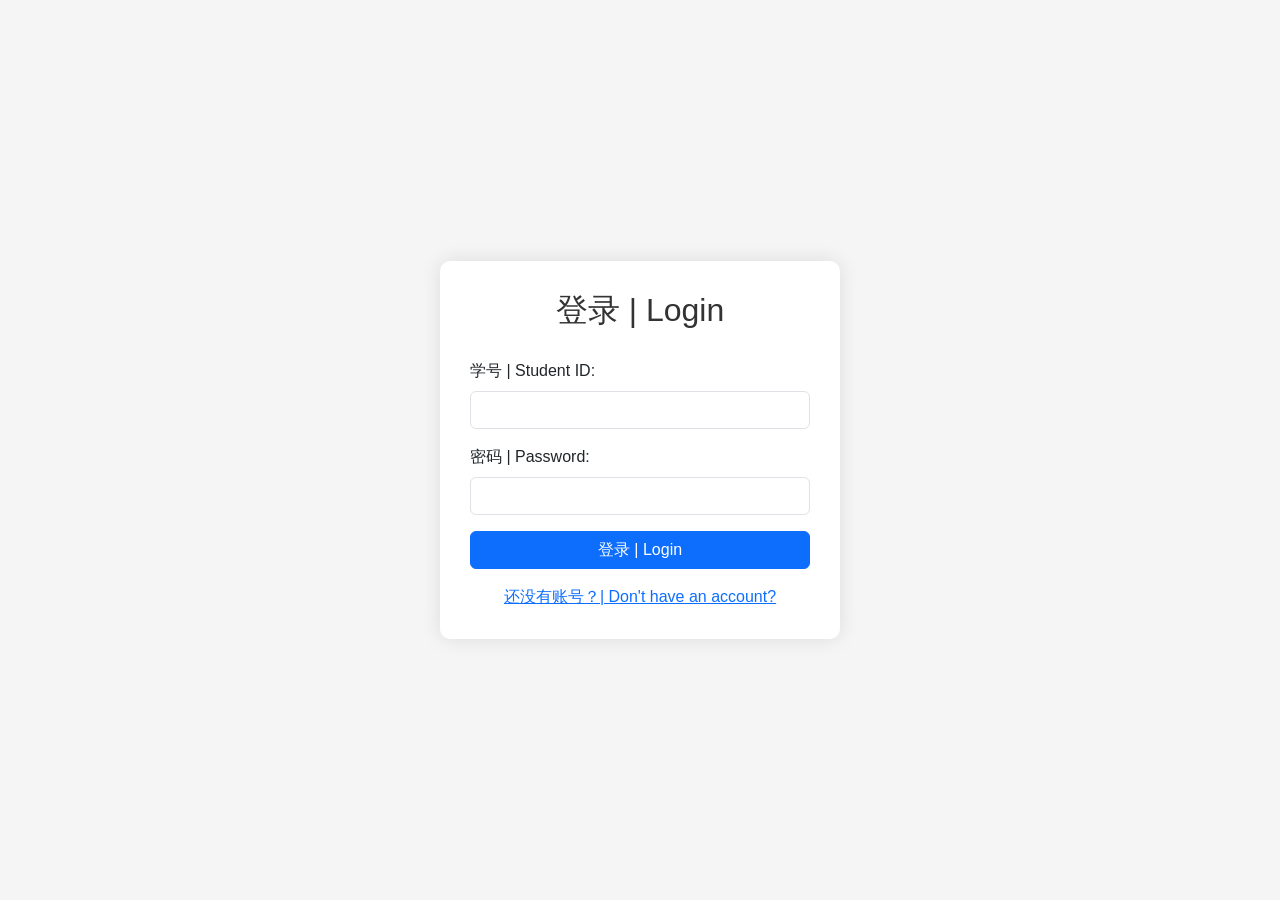
==== index.html @ 12a3751b "合并更改：保留登录时清空聊天记录的功能" ====
<!DOCTYPE html>
<html lang="en">
<head>
    <meta charset="UTF-8">
    <meta name="viewport" content="width=device-width, initial-scale=1.0">
    <title>JCU校园助手 | JCU Campus Assistant</title>
    <link href="https://cdn.jsdelivr.net/npm/bootstrap@5.1.3/dist/css/bootstrap.min.css" rel="stylesheet">
    
    <style>
        body {
            font-family: 'Microsoft YaHei', sans-serif;
            background-color: #f5f5f5;
            margin: 0;
            padding: 20px;
            height: 100vh;
        }

        .container {
            max-width: 1200px;
            margin: 0 auto;
            height: 100%;
        }

        /* 认证界面样式 */
        .auth-section {
            display: flex;
            justify-content: center;
            align-items: center;
            min-height: 100%;
        }

        .auth-container {
            background: white;
            padding: 30px;
            border-radius: 10px;
            box-shadow: 0 0 20px rgba(0, 0, 0, 0.1);
            width: 100%;
            max-width: 400px;
        }

        .auth-container h2 {
            text-align: center;
            margin-bottom: 30px;
            color: #333;
        }

        /* 聊天界面样式 */
        .chat-container {
            background: white;
            border-radius: 10px;
            box-shadow: 0 0 20px rgba(0, 0, 0, 0.1);
            display: flex;
            flex-direction: column;
            height: 100%;
            overflow: hidden;
        }

        .chat-header {
            background: #007bff;
            color: white;
            padding: 15px 20px;
            display: flex;
            justify-content: space-between;
            align-items: center;
        }

        .chat-header h1 {
            margin: 0;
            font-size: 1.5rem;
        }

        .header-actions {
            display: flex;
            gap: 10px;
            align-items: center;
        }

        .header-actions button {
            transition: all 0.3s ease;
        }

        .header-actions button:hover {
            transform: scale(1.05);
            background-color: rgba(255, 255, 255, 0.2);
        }

        #clearChat {
            background-color: rgba(255, 255, 255, 0.1);
            border-color: rgba(255, 255, 255, 0.3);
        }

        #clearChat:hover {
            background-color: rgba(255, 255, 255, 0.2);
            border-color: rgba(255, 255, 255, 0.5);
        }

        .chat-messages {
            flex: 1;
            overflow-y: auto;
            padding: 20px;
        }

        .message {
            margin-bottom: 15px;
            padding: 10px 15px;
            border-radius: 10px;
            max-width: 80%;
        }

        .message.bot {
            background: #f0f2f5;
            margin-right: auto;
        }

        .message.user {
            background: #007bff;
            color: white;
            margin-left: auto;
        }

        .message.follow-up {
            background: #f8f9fa;
            border: 1px solid #dee2e6;
            padding: 15px;
        }

        .follow-up button {
            color: #007bff;
            padding: 0;
            text-align: left;
        }

        .chat-input {
            padding: 20px;
            background: #f8f9fa;
            border-top: 1px solid #dee2e6;
        }

        .chat-input .input-group {
            max-width: 100%;
        }

        /* 响应式设计 */
        @media (max-width: 768px) {
            body {
                padding: 10px;
            }

            .message {
                max-width: 90%;
            }
        }

        /* 工具类 */
        .d-none {
            display: none !important;
        }

        /* 滚动条样式 */
        .chat-messages::-webkit-scrollbar {
            width: 6px;
        }

        .chat-messages::-webkit-scrollbar-track {
            background: #f1f1f1;
        }

        .chat-messages::-webkit-scrollbar-thumb {
            background: #888;
            border-radius: 3px;
        }

        .chat-messages::-webkit-scrollbar-thumb:hover {
            background: #555;
        }

        .student-id-feedback {
            font-size: 0.875rem;
            margin-top: 0.25rem;
        }
        .text-success {
            color: #198754;
        }
        .text-danger {
            color: #dc3545;
        }
    </style>
    
    <!-- PWA支持 -->
    <link rel="manifest" href="/static/manifest.json">
    <meta name="theme-color" content="#007bff">
    <meta name="apple-mobile-web-app-capable" content="yes">
    <meta name="apple-mobile-web-app-status-bar-style" content="black">
    <meta name="apple-mobile-web-app-title" content="JCU助手">
    <link rel="apple-touch-icon" href="/static/icons/icon-152x152.png">
    
    <script>
        // 用户数据存储
        const USERS_KEY = 'jcu_users';
        const CURRENT_USER_KEY = 'jcu_current_user';
        
        // 初始化用户存储
        if (!localStorage.getItem(USERS_KEY)) {
            localStorage.setItem(USERS_KEY, JSON.stringify([]));
        }

        let currentLanguage = 'zh';

        // 显示登录界面
        function showLoginSection() {
            document.getElementById('registerSection').classList.add('d-none');
            document.getElementById('loginSection').classList.remove('d-none');
            document.getElementById('chatSection').classList.add('d-none');
        }

        // 显示注册界面
        function showRegisterSection() {
            document.getElementById('loginSection').classList.add('d-none');
            document.getElementById('registerSection').classList.remove('d-none');
            document.getElementById('chatSection').classList.add('d-none');
        }

        // 显示聊天界面
        function showChatSection() {
            document.getElementById('loginSection').classList.add('d-none');
            document.getElementById('registerSection').classList.add('d-none');
            document.getElementById('chatSection').classList.remove('d-none');
            showWelcomeMessage();
        }

        // 显示错误消息
        function showError(zhMessage, enMessage) {
            alert(`${zhMessage}\n${enMessage}`);
        }

        // 获取所有用户
        function getUsers() {
            return JSON.parse(localStorage.getItem(USERS_KEY) || '[]');
        }

        // 检查学号状态并显示提示
        function checkStudentIdStatus(inputElement) {
            const studentId = inputElement.value;
            const feedbackDiv = inputElement.nextElementSibling;
            
            // 如果还没有输入完8位数字，不显示任何提示
            if (studentId.length !== 8) {
                if (feedbackDiv && feedbackDiv.classList.contains('student-id-feedback')) {
                    feedbackDiv.remove();
                }
                return;
            }

            // 检查学号是否已注册
            const user = findUser(studentId);
            
            // 移除旧的提示（如果存在）
            if (feedbackDiv && feedbackDiv.classList.contains('student-id-feedback')) {
                feedbackDiv.remove();
            }

            // 创建新的提示元素
            const newFeedback = document.createElement('div');
            newFeedback.className = 'student-id-feedback mt-1 small';
            
            if (user) {
                newFeedback.className += ' text-success';
                newFeedback.textContent = '✓ 该学号已注册，请输入密码登录 | This student ID is registered';
            } else {
                newFeedback.className += ' text-danger';
                newFeedback.textContent = '✗ 该学号未注册，请先注册账号 | This student ID is not registered';
            }

            // 添加新的提示
            inputElement.parentNode.appendChild(newFeedback);
        }

        // 保存用户
        function saveUser(user) {
            const users = getUsers();
            users.push(user);
            localStorage.setItem(USERS_KEY, JSON.stringify(users));
        }

        // 查找用户
        function findUser(studentId) {
            const users = getUsers();
            return users.find(u => u.username === studentId);
        }

        // 登录处理
        async function login(event) {
            event.preventDefault();
            const studentId = document.getElementById('loginStudentId').value;
            const password = document.getElementById('loginPassword').value;

            const user = findUser(studentId);
            if (!user) {
                showError(
                    '该学号未注册，请先注册账号',
                    'This student ID is not registered. Please register first.'
                );
                return;
            }

            if (user.password !== password) {
                showError(
                    '密码错误',
                    'Incorrect password'
                );
                return;
            }

            localStorage.setItem(CURRENT_USER_KEY, JSON.stringify(user));
            // 清空聊天记录并显示新的欢迎消息
            const chatMessages = document.getElementById('chatMessages');
            chatMessages.innerHTML = '';
            showChatSection();
        }

        // 验证密码复杂度
        function validatePassword(password) {
            if (password.length < 8) return false;
            if (!/[A-Z]/.test(password)) return false;
            if (!/[a-z]/.test(password)) return false;
            if (!/[0-9]/.test(password)) return false;
            return true;
        }

        // 注册处理
        async function register(event) {
            event.preventDefault();
            const studentId = document.getElementById('registerStudentId').value;
            const email = document.getElementById('registerEmail').value;
            const password = document.getElementById('registerPassword').value;
            const confirmPassword = document.getElementById('registerConfirmPassword').value;

            // 验证密码
            if (!validatePassword(password)) {
                showError(
                    '密码必须包含至少8个字符，包括大写字母、小写字母和数字',
                    'Password must contain at least 8 characters, including uppercase letters, lowercase letters, and numbers'
                );
                return;
            }

            if (password !== confirmPassword) {
                showError(
                    '两次输入的密码不匹配',
                    'Passwords do not match'
                );
                return;
            }

            // 验证邮箱格式
            if (!email.endsWith('@my.jcu.edu.au')) {
                showError(
                    '请使用JCU邮箱',
                    'Please use a JCU email address'
                );
                return;
            }

            // 检查用户是否已存在
            if (findUser(studentId)) {
                showError(
                    '该学号已被注册',
                    'This student ID is already registered'
                );
                return;
            }

            // 保存用户
            const newUser = {
                username: studentId,
                email: email,
                password: password,
                createdAt: new Date().toISOString()
            };

            saveUser(newUser);
            showError(
                '注册成功！请登录',
                'Registration successful! Please login'
            );
            showLoginSection();
        }

        // 退出登录
        function logout() {
            localStorage.removeItem(CURRENT_USER_KEY);
            showLoginSection();
        }

        // 检查是否已登录
        function checkAuth() {
            const currentUser = localStorage.getItem(CURRENT_USER_KEY);
            if (currentUser) {
                showChatSection();
            } else {
                showLoginSection();
            }
        }

        // 模拟聊天回复
        const chatResponses = {
            zh: {
                '校园设施和开放时间': '图书馆开放时间：周一至周五 8:00-22:00\n健身房开放时间：周一至周日 6:00-22:00\n游泳池开放时间：周一至周日 6:00-20:00',
                '课程和专业信息': '我们提供以下专业：\n- 信息技术\n- 商业管理\n- 护理学\n- 教育学\n详细信息请访问JCU官网',
                '学生服务和支持': '学生服务中心位于主楼一层，提供以下服务：\n- 学习支持\n- 心理咨询\n- 职业规划\n- 签证咨询',
                '校历和重要日期': '2024学年重要日期：\n- 开学日：2月26日\n- 期中考试：4月15-26日\n- 期末考试：6月10-21日'
            },
            en: {
                'Campus facilities and opening hours': 'Library: Mon-Fri 8:00-22:00\nGym: Mon-Sun 6:00-22:00\nSwimming Pool: Mon-Sun 6:00-20:00',
                'Courses and program information': 'We offer the following programs:\n- Information Technology\n- Business Management\n- Nursing\n- Education\nFor details, please visit JCU website',
                'Student services and support': 'Student Service Center (Main Building, 1st Floor) provides:\n- Learning Support\n- Counseling\n- Career Planning\n- Visa Consultation',
                'Academic calendar and important dates': '2024 Academic Year:\n- Start: Feb 26\n- Mid-term Exams: Apr 15-26\n- Final Exams: Jun 10-21'
            }
        };

        // 发送消息
        async function sendMessage(event) {
            event.preventDefault();
            const messageInput = document.getElementById('messageInput');
            const message = messageInput.value.trim();

            if (!message) return;

            // 显示用户消息
            addMessage(message, 'user');
            messageInput.value = '';

            // 获取回复
            const responses = chatResponses[currentLanguage];
            let response = responses[message] || (currentLanguage === 'zh' ?
                '抱歉，我不太理解您的问题。请尝试从下面的选项中选择：' :
                'Sorry, I don\'t quite understand. Please try selecting from the options below:');

            // 添加机器人回复
            setTimeout(() => {
                addMessage({
                    main_response: response,
                    follow_up_questions: Object.keys(responses)
                });
            }, 500);
        }

        // 添加消息到聊天界面
        function addMessage(message, type = 'bot') {
            const chatMessages = document.getElementById('chatMessages');
            const messageDiv = document.createElement('div');
            messageDiv.className = `message ${type}`;

            if (typeof message === 'object') {
                if (message.main_response) {
                    const mainResponseDiv = document.createElement('div');
                    mainResponseDiv.textContent = message.main_response;
                    messageDiv.appendChild(mainResponseDiv);
                }

                if (message.follow_up_questions && message.follow_up_questions.length > 0) {
                    const followUpDiv = document.createElement('div');
                    followUpDiv.className = 'follow-up';
                    followUpDiv.innerHTML = message.follow_up_questions.map(q =>
                        `<button class="btn btn-link" onclick="handleFollowUp('${encodeURIComponent(q)}')">${escapeHtml(q)}</button>`
                    ).join('<br>');
                    messageDiv.appendChild(followUpDiv);
                }
            } else {
                messageDiv.textContent = message;
            }

            chatMessages.appendChild(messageDiv);
            chatMessages.scrollTop = chatMessages.scrollHeight;
        }

        // HTML转义函数
        function escapeHtml(unsafe) {
            return unsafe
                .replace(/&/g, "&amp;")
                .replace(/</g, "&lt;")
                .replace(/>/g, "&gt;")
                .replace(/"/g, "&quot;")
                .replace(/'/g, "&#039;");
        }

        // 切换语言
        function toggleLanguage() {
            const langButton = document.getElementById('langButton');
            const messageInput = document.getElementById('messageInput');

            if (currentLanguage === 'zh') {
                currentLanguage = 'en';
                langButton.textContent = '中文';
                messageInput.placeholder = 'Enter your question...';
                addMessage({
                    main_response: "Switched to English mode. Please ask in English, I will respond in English.",
                    follow_up_questions: Object.keys(chatResponses.en)
                });
            } else {
                currentLanguage = 'zh';
                langButton.textContent = 'English';
                messageInput.placeholder = '请输入您的问题...';
                addMessage({
                    main_response: "已切换到中文模式。请用中文提问，我会用中文回答。",
                    follow_up_questions: Object.keys(chatResponses.zh)
                });
            }
        }

        // 清空聊天记录
        function clearChat() {
            const chatMessages = document.getElementById('chatMessages');
            chatMessages.innerHTML = '';
            showWelcomeMessage();
        }

        // 显示欢迎消息
        function showWelcomeMessage() {
            if (currentLanguage === 'zh') {
                addMessage({
                    main_response: "欢迎使用JCU校园助手！我可以帮您了解：",
                    follow_up_questions: Object.keys(chatResponses.zh)
                });
            } else {
                addMessage({
                    main_response: "Welcome to JCU Campus Assistant! I can help you with:",
                    follow_up_questions: Object.keys(chatResponses.en)
                });
            }
        }

        // 处理后续问题
        function handleFollowUp(encodedQuestion) {
            const question = decodeURIComponent(encodedQuestion);
            document.getElementById('messageInput').value = question;
            document.getElementById('chatForm').dispatchEvent(new Event('submit'));
        }

        // 页面加载完成后检查登录状态
        document.addEventListener('DOMContentLoaded', () => {
            checkAuth();
            // 初始化所有tooltips
            var tooltipTriggerList = [].slice.call(document.querySelectorAll('[data-bs-toggle="tooltip"]'));
            var tooltipList = tooltipTriggerList.map(function (tooltipTriggerEl) {
                return new bootstrap.Tooltip(tooltipTriggerEl);
            });
        });
    </script>
</head>
<body>
    <div class="container">
        <!-- 登录界面 -->
        <div id="loginSection" class="auth-section">
            <div class="auth-container">
                <h2>登录 | Login</h2>
                <form id="loginForm" onsubmit="return login(event)">
                    <div class="mb-3">
                        <label for="loginStudentId" class="form-label">学号 | Student ID:</label>
                        <input type="text" class="form-control" id="loginStudentId" 
                               pattern="[0-9]{8}" 
                               data-bs-toggle="tooltip"
                               data-bs-placement="top"
                               title="请输入8位数字学号 | Please enter 8-digit student ID"
                               required>
                    </div>
                    <div class="mb-3">
                        <label for="loginPassword" class="form-label">密码 | Password:</label>
                        <input type="password" class="form-control" id="loginPassword" 
                               data-bs-toggle="tooltip"
                               data-bs-placement="top"
                               title="请输入密码 | Please enter your password"
                               required>
                    </div>
                    <button type="submit" class="btn btn-primary w-100">登录 | Login</button>
                    <div class="mt-3 text-center">
                        <a href="#" onclick="showRegisterSection()">还没有账号？| Don't have an account?</a>
                    </div>
                </form>
            </div>
        </div>

        <!-- 注册界面 -->
        <div id="registerSection" class="auth-section d-none">
            <div class="auth-container">
                <h2>注册 | Register</h2>
                <form id="registerForm" onsubmit="return register(event)">
                    <div class="mb-3">
                        <label for="registerStudentId" class="form-label">学号 | Student ID:</label>
                        <input type="text" class="form-control" id="registerStudentId" 
                               pattern="[0-9]{8}" 
                               data-bs-toggle="tooltip"
                               data-bs-placement="top"
                               title="请输入8位数字学号 | Please enter 8-digit student ID"
                               required>
                    </div>
                    <div class="mb-3">
                        <label for="registerEmail" class="form-label">邮箱 | Email:</label>
                        <input type="email" class="form-control" id="registerEmail" 
                               data-bs-toggle="tooltip"
                               data-bs-placement="top"
                               title="请输入JCU邮箱 (例如: student@my.jcu.edu.au) | Please enter JCU email"
                               required pattern=".*@my\.jcu\.edu\.au$">
                    </div>
                    <div class="mb-3">
                        <label for="registerPassword" class="form-label">密码 | Password:</label>
                        <input type="password" class="form-control" id="registerPassword"
                               minlength="8"
                               data-bs-toggle="tooltip"
                               data-bs-placement="top"
                               title="至少8个字符，包含大小写字母和数字 | Min 8 chars, with upper, lower & numbers"
                               required>
                    </div>
                    <div class="mb-3">
                        <label for="registerConfirmPassword" class="form-label">确认密码 | Confirm Password:</label>
                        <input type="password" class="form-control" id="registerConfirmPassword" 
                               data-bs-toggle="tooltip"
                               data-bs-placement="top"
                               title="请再次输入密码 | Please re-enter your password"
                               required>
                    </div>
                    <button type="submit" class="btn btn-primary w-100">注册 | Register</button>
                    <div class="mt-3 text-center">
                        <a href="#" onclick="showLoginSection()">已有账号？| Already have an account?</a>
                    </div>
                </form>
            </div>
        </div>

        <!-- 聊天界面 -->
        <div id="chatSection" class="chat-container d-none">
            <div class="chat-header">
                <h1>JCU校园助手 | JCU Campus Assistant</h1>
                <div class="header-actions">
                    <button class="btn btn-outline-light btn-sm" id="clearChat" onclick="clearChat()">清空聊天 | Clear Chat</button>
                    <button class="btn btn-outline-light btn-sm" id="langButton" onclick="toggleLanguage()">English</button>
                    <button class="btn btn-outline-light btn-sm" onclick="logout()">退出登录 | Logout</button>
                </div>
            </div>
            <div class="chat-messages" id="chatMessages">
                <!-- 消息将在这里动态添加 -->
            </div>
            <div class="chat-input">
                <form id="chatForm" onsubmit="return sendMessage(event)">
                    <div class="input-group">
                        <input type="text" class="form-control" id="messageInput" 
                               data-bs-toggle="tooltip"
                               data-bs-placement="top"
                               title="请输入您的问题 | Enter your question"
                               required>
                        <button type="submit" class="btn btn-primary">发送 | Send</button>
                    </div>
                </form>
            </div>
        </div>
    </div>

    <script src="https://cdn.jsdelivr.net/npm/bootstrap@5.1.3/dist/js/bootstrap.bundle.min.js"></script>
</body>
</html>
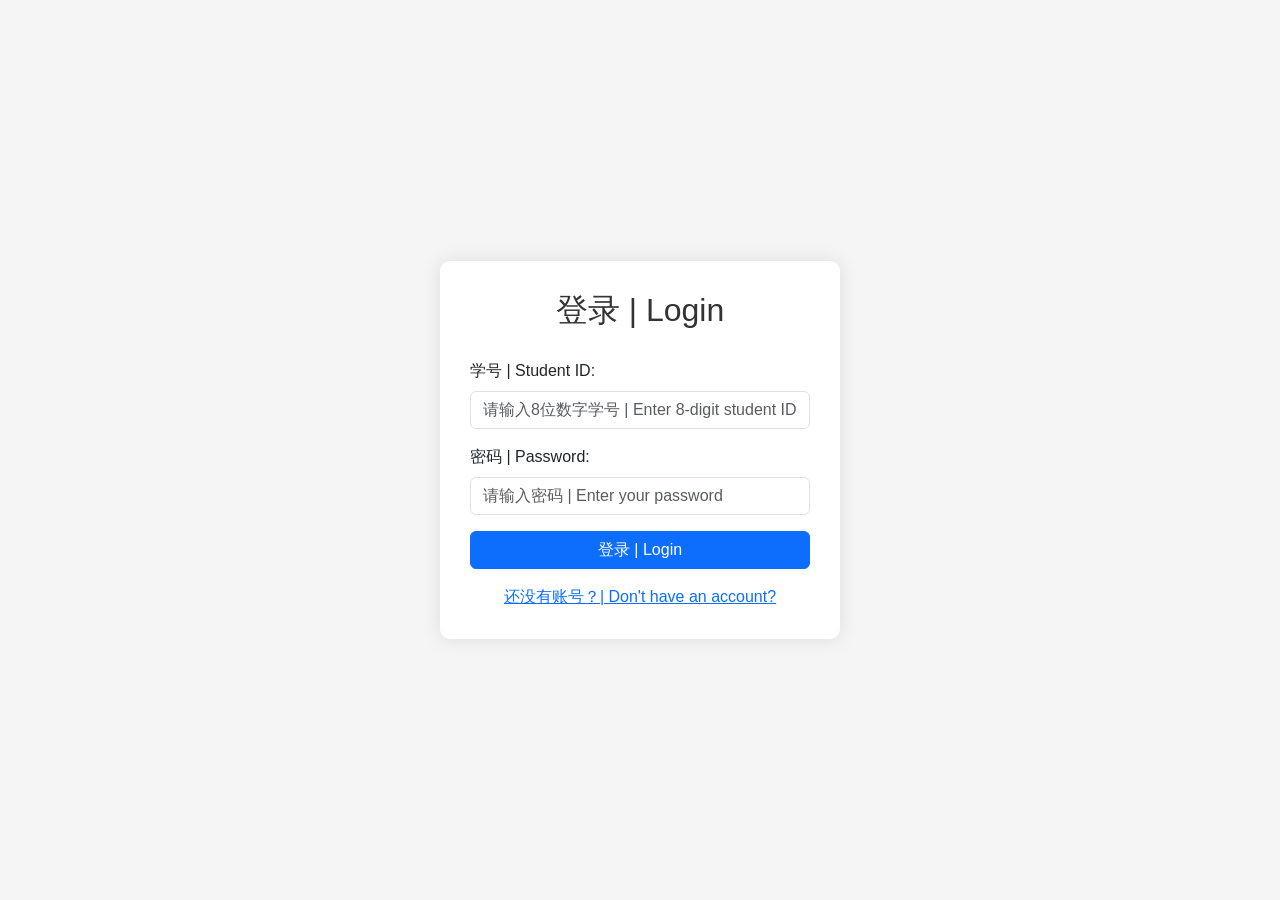
==== commit fbbaca8e: "code" ====
--- a/index.html
+++ b/index.html
@@ -5,7 +5,8 @@
     <meta name="viewport" content="width=device-width, initial-scale=1.0">
     <title>JCU校园助手 | JCU Campus Assistant</title>
     <link href="https://cdn.jsdelivr.net/npm/bootstrap@5.1.3/dist/css/bootstrap.min.css" rel="stylesheet">
-    
+    <script src="https://cdn.jsdelivr.net/npm/bootstrap@5.1.3/dist/js/bootstrap.bundle.min.js"></script>
+
     <style>
         body {
             font-family: 'Microsoft YaHei', sans-serif;
@@ -185,7 +186,7 @@
             color: #dc3545;
         }
     </style>
-    
+
     <!-- PWA支持 -->
     <link rel="manifest" href="/static/manifest.json">
     <meta name="theme-color" content="#007bff">
@@ -193,16 +194,59 @@
     <meta name="apple-mobile-web-app-status-bar-style" content="black">
     <meta name="apple-mobile-web-app-title" content="JCU助手">
     <link rel="apple-touch-icon" href="/static/icons/icon-152x152.png">
-    
+
     <script>
         // 用户数据存储
         const USERS_KEY = 'jcu_users';
-        const CURRENT_USER_KEY = 'jcu_current_user';
-        
-        // 初始化用户存储
-        if (!localStorage.getItem(USERS_KEY)) {
-            localStorage.setItem(USERS_KEY, JSON.stringify([]));
-        }
+        let users = [];
+        let currentUser = null;
+
+        // 从localStorage加载用户数据
+        function loadUsers() {
+            try {
+                const savedUsers = localStorage.getItem(USERS_KEY);
+                if (savedUsers) {
+                    users = JSON.parse(savedUsers);
+                } else {
+                    users = [];
+                    saveUsers();
+                }
+            } catch (error) {
+                console.error('加载用户数据失败:', error);
+                users = [];
+                saveUsers();
+            }
+        }
+
+        // 保存用户数据到localStorage
+        function saveUsers() {
+            try {
+                localStorage.setItem(USERS_KEY, JSON.stringify(users));
+            } catch (error) {
+                console.error('保存用户数据失败:', error);
+                alert('保存用户数据失败，请检查浏览器存储空间');
+            }
+        }
+
+        // 重置数据库
+        function resetDatabase() {
+            if (confirm('确定要重置所有用户数据吗？此操作不可恢复！\nAre you sure to reset all user data? This action cannot be undone!')) {
+                users = [];
+                saveUsers();
+                alert('数据已重置！\nData has been reset!');
+                handleLogout();
+            }
+        }
+
+        // 页面加载时读取用户数据
+        window.addEventListener('load', () => {
+            loadUsers();
+            // 初始化所有tooltips
+            var tooltipTriggerList = [].slice.call(document.querySelectorAll('[data-bs-toggle="tooltip"]'));
+            var tooltipList = tooltipTriggerList.map(function (tooltipTriggerEl) {
+                return new bootstrap.Tooltip(tooltipTriggerEl);
+            });
+        });
 
         let currentLanguage = 'zh';
 
@@ -235,14 +279,14 @@
 
         // 获取所有用户
         function getUsers() {
-            return JSON.parse(localStorage.getItem(USERS_KEY) || '[]');
+            return users;
         }
 
         // 检查学号状态并显示提示
         function checkStudentIdStatus(inputElement) {
             const studentId = inputElement.value;
             const feedbackDiv = inputElement.nextElementSibling;
-            
+
             // 如果还没有输入完8位数字，不显示任何提示
             if (studentId.length !== 8) {
                 if (feedbackDiv && feedbackDiv.classList.contains('student-id-feedback')) {
@@ -251,155 +295,141 @@
                 return;
             }
 
+            // 创建或更新反馈信息div
+            let feedback;
+            if (feedbackDiv && feedbackDiv.classList.contains('student-id-feedback')) {
+                feedback = feedbackDiv;
+            } else {
+                feedback = document.createElement('div');
+                feedback.className = 'student-id-feedback';
+                inputElement.parentNode.insertBefore(feedback, inputElement.nextSibling);
+            }
+
+            // 检查学号格式
+            if (!/^\d{8}$/.test(studentId)) {
+                feedback.className = 'student-id-feedback text-danger';
+                feedback.textContent = '学号必须是8位数字 | Student ID must be 8 digits';
+                return;
+            }
+
             // 检查学号是否已注册
-            const user = findUser(studentId);
-            
-            // 移除旧的提示（如果存在）
+            const isRegistered = users.some(user => user.studentId === studentId);
+
+            // 根据不同场景显示不同提示
+            if (inputElement.id === 'registerStudentId') {
+                // 注册页面
+                if (isRegistered) {
+                    feedback.className = 'student-id-feedback text-danger';
+                    feedback.textContent = '✗ 该学号已被注册，请直接登录 | This student ID is already registered, please login';
+                } else {
+                    feedback.className = 'student-id-feedback text-success';
+                    feedback.textContent = '✓ 该学号可以注册 | This student ID is available for registration';
+                }
+            } else {
+                // 登录页面
+                if (!isRegistered) {
+                    feedback.className = 'student-id-feedback text-danger';
+                    feedback.textContent = '✗ 该学号未注册，请先注册账号 | This student ID is not registered, please register first';
+                } else {
+                    feedback.className = 'student-id-feedback text-success';
+                    feedback.textContent = '✓ 该学号已注册，请输入密码 | Student ID found, please enter your password';
+                }
+            }
+        }
+
+        // 检查邮箱状态并显示提示
+        function checkEmailStatus(inputElement) {
+            const email = inputElement.value;
+            const feedbackDiv = inputElement.nextElementSibling;
+
+            // 创建或更新反馈信息div
+            let feedback;
             if (feedbackDiv && feedbackDiv.classList.contains('student-id-feedback')) {
-                feedbackDiv.remove();
-            }
-
-            // 创建新的提示元素
-            const newFeedback = document.createElement('div');
-            newFeedback.className = 'student-id-feedback mt-1 small';
-            
-            if (user) {
-                newFeedback.className += ' text-success';
-                newFeedback.textContent = '✓ 该学号已注册，请输入密码登录 | This student ID is registered';
-            } else {
-                newFeedback.className += ' text-danger';
-                newFeedback.textContent = '✗ 该学号未注册，请先注册账号 | This student ID is not registered';
-            }
-
-            // 添加新的提示
-            inputElement.parentNode.appendChild(newFeedback);
-        }
-
-        // 保存用户
-        function saveUser(user) {
-            const users = getUsers();
-            users.push(user);
-            localStorage.setItem(USERS_KEY, JSON.stringify(users));
-        }
-
-        // 查找用户
-        function findUser(studentId) {
-            const users = getUsers();
-            return users.find(u => u.username === studentId);
-        }
-
-        // 登录处理
-        async function login(event) {
-            event.preventDefault();
+                feedback = feedbackDiv;
+            } else {
+                feedback = document.createElement('div');
+                feedback.className = 'student-id-feedback';
+                inputElement.parentNode.insertBefore(feedback, inputElement.nextSibling);
+            }
+
+            // 检查邮箱格式
+            if (!email.endsWith('@my.jcu.edu.au')) {
+                feedback.className = 'student-id-feedback text-danger';
+                feedback.textContent = '✗ 请使用JCU邮箱（@my.jcu.edu.au） | Please use JCU email (@my.jcu.edu.au)';
+                return;
+            }
+
+            // 检查邮箱是否已被使用
+            const isEmailUsed = users.some(user => user.email === email);
+            if (isEmailUsed) {
+                feedback.className = 'student-id-feedback text-danger';
+                feedback.textContent = '✗ 该邮箱已被使用 | This email is already in use';
+            } else {
+                feedback.className = 'student-id-feedback text-success';
+                feedback.textContent = '✓ 该邮箱可以使用 | This email is available';
+            }
+        }
+
+        // 处理登录
+        function handleLogin() {
             const studentId = document.getElementById('loginStudentId').value;
             const password = document.getElementById('loginPassword').value;
 
-            const user = findUser(studentId);
-            if (!user) {
-                showError(
-                    '该学号未注册，请先注册账号',
-                    'This student ID is not registered. Please register first.'
-                );
-                return;
-            }
-
-            if (user.password !== password) {
-                showError(
-                    '密码错误',
-                    'Incorrect password'
-                );
-                return;
-            }
-
-            localStorage.setItem(CURRENT_USER_KEY, JSON.stringify(user));
-            // 清空聊天记录并显示新的欢迎消息
-            const chatMessages = document.getElementById('chatMessages');
-            chatMessages.innerHTML = '';
-            showChatSection();
-        }
-
-        // 验证密码复杂度
-        function validatePassword(password) {
-            if (password.length < 8) return false;
-            if (!/[A-Z]/.test(password)) return false;
-            if (!/[a-z]/.test(password)) return false;
-            if (!/[0-9]/.test(password)) return false;
-            return true;
-        }
-
-        // 注册处理
-        async function register(event) {
-            event.preventDefault();
+            const user = users.find(u => u.studentId === studentId && u.password === password);
+
+            if (user) {
+                currentUser = user;
+                // 清空聊天记录并显示新的欢迎消息
+                const chatMessages = document.getElementById('chatMessages');
+                chatMessages.innerHTML = '';
+                showChatSection();
+            } else {
+                showError('学号或密码错误', 'Invalid student ID or password');
+            }
+        }
+
+        // 处理注册
+        function handleRegister() {
             const studentId = document.getElementById('registerStudentId').value;
             const email = document.getElementById('registerEmail').value;
             const password = document.getElementById('registerPassword').value;
             const confirmPassword = document.getElementById('registerConfirmPassword').value;
 
             // 验证密码
-            if (!validatePassword(password)) {
-                showError(
-                    '密码必须包含至少8个字符，包括大写字母、小写字母和数字',
-                    'Password must contain at least 8 characters, including uppercase letters, lowercase letters, and numbers'
-                );
+            if (password !== confirmPassword) {
+                showError('两次输入的密码不一致', 'Passwords do not match');
                 return;
             }
 
-            if (password !== confirmPassword) {
-                showError(
-                    '两次输入的密码不匹配',
-                    'Passwords do not match'
-                );
+            // 验证学号是否已注册
+            if (users.some(user => user.studentId === studentId)) {
+                showError('该学号已注册', 'This student ID is already registered');
                 return;
             }
 
-            // 验证邮箱格式
-            if (!email.endsWith('@my.jcu.edu.au')) {
-                showError(
-                    '请使用JCU邮箱',
-                    'Please use a JCU email address'
-                );
+            // 验证邮箱是否已使用
+            if (users.some(user => user.email === email)) {
+                showError('该邮箱已被使用', 'This email is already in use');
                 return;
             }
 
-            // 检查用户是否已存在
-            if (findUser(studentId)) {
-                showError(
-                    '该学号已被注册',
-                    'This student ID is already registered'
-                );
-                return;
-            }
-
-            // 保存用户
+            // 创建新用户
             const newUser = {
-                username: studentId,
-                email: email,
-                password: password,
-                createdAt: new Date().toISOString()
+                studentId,
+                email,
+                password
             };
 
-            saveUser(newUser);
-            showError(
-                '注册成功！请登录',
-                'Registration successful! Please login'
-            );
+            users.push(newUser);
+            saveUsers(); // 保存到localStorage
+            currentUser = newUser;
+            showChatSection();
+        }
+
+        // 处理登出
+        function handleLogout() {
+            currentUser = null;
             showLoginSection();
-        }
-
-        // 退出登录
-        function logout() {
-            localStorage.removeItem(CURRENT_USER_KEY);
-            showLoginSection();
-        }
-
-        // 检查是否已登录
-        function checkAuth() {
-            const currentUser = localStorage.getItem(CURRENT_USER_KEY);
-            if (currentUser) {
-                showChatSection();
-            } else {
-                showLoginSection();
-            }
         }
 
         // 模拟聊天回复
@@ -536,16 +566,6 @@
             document.getElementById('messageInput').value = question;
             document.getElementById('chatForm').dispatchEvent(new Event('submit'));
         }
-
-        // 页面加载完成后检查登录状态
-        document.addEventListener('DOMContentLoaded', () => {
-            checkAuth();
-            // 初始化所有tooltips
-            var tooltipTriggerList = [].slice.call(document.querySelectorAll('[data-bs-toggle="tooltip"]'));
-            var tooltipList = tooltipTriggerList.map(function (tooltipTriggerEl) {
-                return new bootstrap.Tooltip(tooltipTriggerEl);
-            });
-        });
     </script>
 </head>
 <body>
@@ -554,22 +574,25 @@
         <div id="loginSection" class="auth-section">
             <div class="auth-container">
                 <h2>登录 | Login</h2>
-                <form id="loginForm" onsubmit="return login(event)">
+                <form id="loginForm" onsubmit="return handleLogin()">
                     <div class="mb-3">
                         <label for="loginStudentId" class="form-label">学号 | Student ID:</label>
-                        <input type="text" class="form-control" id="loginStudentId" 
-                               pattern="[0-9]{8}" 
+                        <input type="text" class="form-control" id="loginStudentId"
+                               pattern="[0-9]{8}"
                                data-bs-toggle="tooltip"
                                data-bs-placement="top"
                                title="请输入8位数字学号 | Please enter 8-digit student ID"
+                               placeholder="请输入8位数字学号 | Enter 8-digit student ID"
+                               oninput="checkStudentIdStatus(this)"
                                required>
                     </div>
                     <div class="mb-3">
                         <label for="loginPassword" class="form-label">密码 | Password:</label>
-                        <input type="password" class="form-control" id="loginPassword" 
+                        <input type="password" class="form-control" id="loginPassword"
                                data-bs-toggle="tooltip"
                                data-bs-placement="top"
                                title="请输入密码 | Please enter your password"
+                               placeholder="请输入密码 | Enter your password"
                                required>
                     </div>
                     <button type="submit" class="btn btn-primary w-100">登录 | Login</button>
@@ -584,22 +607,26 @@
         <div id="registerSection" class="auth-section d-none">
             <div class="auth-container">
                 <h2>注册 | Register</h2>
-                <form id="registerForm" onsubmit="return register(event)">
+                <form id="registerForm" onsubmit="return handleRegister()">
                     <div class="mb-3">
                         <label for="registerStudentId" class="form-label">学号 | Student ID:</label>
-                        <input type="text" class="form-control" id="registerStudentId" 
-                               pattern="[0-9]{8}" 
+                        <input type="text" class="form-control" id="registerStudentId"
+                               pattern="[0-9]{8}"
                                data-bs-toggle="tooltip"
                                data-bs-placement="top"
                                title="请输入8位数字学号 | Please enter 8-digit student ID"
+                               placeholder="请输入8位数字学号 | Enter 8-digit student ID"
+                               oninput="checkStudentIdStatus(this)"
                                required>
                     </div>
                     <div class="mb-3">
                         <label for="registerEmail" class="form-label">邮箱 | Email:</label>
-                        <input type="email" class="form-control" id="registerEmail" 
+                        <input type="email" class="form-control" id="registerEmail"
                                data-bs-toggle="tooltip"
                                data-bs-placement="top"
                                title="请输入JCU邮箱 (例如: student@my.jcu.edu.au) | Please enter JCU email"
+                               placeholder="请输入JCU邮箱 | Enter JCU email"
+                               oninput="checkEmailStatus(this)"
                                required pattern=".*@my\.jcu\.edu\.au$">
                     </div>
                     <div class="mb-3">
@@ -609,14 +636,16 @@
                                data-bs-toggle="tooltip"
                                data-bs-placement="top"
                                title="至少8个字符，包含大小写字母和数字 | Min 8 chars, with upper, lower & numbers"
+                               placeholder="至少8个字符，包含大小写字母和数字 | Min 8 chars, with upper, lower & numbers"
                                required>
                     </div>
                     <div class="mb-3">
                         <label for="registerConfirmPassword" class="form-label">确认密码 | Confirm Password:</label>
-                        <input type="password" class="form-control" id="registerConfirmPassword" 
+                        <input type="password" class="form-control" id="registerConfirmPassword"
                                data-bs-toggle="tooltip"
                                data-bs-placement="top"
                                title="请再次输入密码 | Please re-enter your password"
+                               placeholder="请再次输入密码 | Re-enter your password"
                                required>
                     </div>
                     <button type="submit" class="btn btn-primary w-100">注册 | Register</button>
@@ -634,7 +663,8 @@
                 <div class="header-actions">
                     <button class="btn btn-outline-light btn-sm" id="clearChat" onclick="clearChat()">清空聊天 | Clear Chat</button>
                     <button class="btn btn-outline-light btn-sm" id="langButton" onclick="toggleLanguage()">English</button>
-                    <button class="btn btn-outline-light btn-sm" onclick="logout()">退出登录 | Logout</button>
+                    <button class="btn btn-outline-light btn-sm" onclick="handleLogout()">退出登录 | Logout</button>
+                    <button class="btn btn-danger btn-sm" onclick="resetDatabase()">重置数据 | Reset Data</button>
                 </div>
             </div>
             <div class="chat-messages" id="chatMessages">
